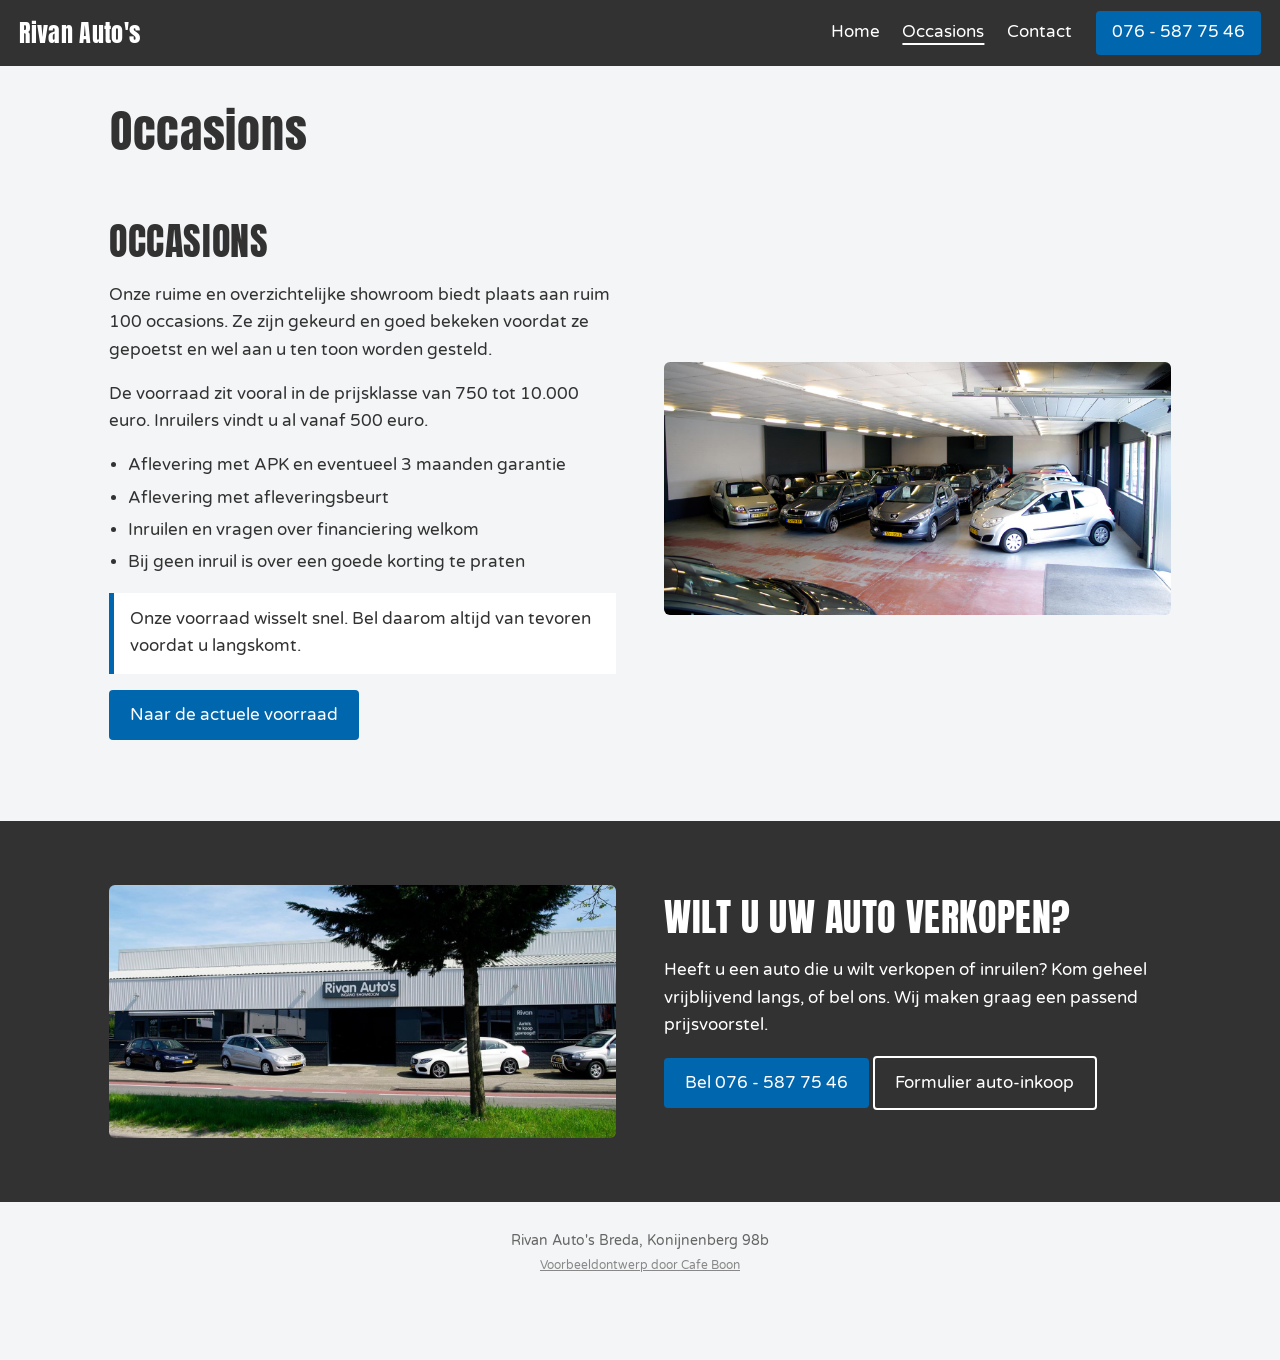
==== aanbod.html @ 78862bb4 "Website opgedeeld in meerdere pagina's" ====
<!doctype html>
<html lang="nl">
<head>
<meta charset="utf-8">
<meta name="viewport" content="width=device-width, initial-scale=1">
<meta name="robots" content="noindex">
<title>Occasions | Rivan Auto's Breda</title>
<meta name="description" content="Rivan Auto's aan de Konijnenberg 98b in Breda. Gemiddeld 100 jonge occasions en 25 inruilers in een overdekte showroom. Ma t/m za open.">
<meta property="og:title" content="Rivan Auto's Breda">
<meta property="og:description" content="Gemiddeld 100 jonge occasions en 25 inruilers in een overdekte showroom.">
<meta property="og:image" content="images/pand.jpg">
<link rel="icon" type="image/svg+xml" href="images/favicon.svg">
<link rel="preconnect" href="https://fonts.googleapis.com">
<link rel="preconnect" href="https://fonts.gstatic.com" crossorigin>
<link href="https://fonts.googleapis.com/css2?family=Anton&family=Varela+Round&display=swap" rel="stylesheet">
<link rel="stylesheet" href="style.css">
</head>
<body>
<header class="top">
<a class="logo" href="index.html">Rivan Auto's</a>
<nav><a href="index.html">Home</a><a aria-current="page" href="aanbod.html">Occasions</a><a href="contact.html">Contact</a></nav>
<a class="call" href="tel:+31765877546">076 - 587 75 46</a>
</header>
<div aria-label="Pagina's" class="sn-bar" role="navigation"><a class="sn-link" href="index.html">Home</a><a aria-current="page" class="sn-link" href="aanbod.html">Occasions</a><a class="sn-link" href="contact.html">Contact</a></div>
<div class="sn-head"><h1>Occasions</h1></div>
<section class="wrap split" id="occasions">
<div>
<h2>Occasions</h2>
<p>Onze ruime en overzichtelijke showroom biedt plaats aan ruim 100 occasions. Ze zijn gekeurd en goed bekeken voordat ze gepoetst en wel aan u ten toon worden gesteld.</p>
<p>De voorraad zit vooral in de prijsklasse van 750 tot 10.000 euro. Inruilers vindt u al vanaf 500 euro.</p>
<ul class="ticks">
<li>Aflevering met APK en eventueel 3 maanden garantie</li>
<li>Aflevering met afleveringsbeurt</li>
<li>Inruilen en vragen over financiering welkom</li>
<li>Bij geen inruil is over een goede korting te praten</li>
</ul>
<p class="warn">Onze voorraad wisselt snel. Bel daarom altijd van tevoren voordat u langskomt.</p>
<p><a class="btn" href="https://www.rivanautos.nl/occasions/">Naar de actuele voorraad</a></p>
</div>
<img alt="Overdekte showroom met occasions" src="images/showroom.jpg"/>
</section>
<section class="band" id="inkoop">
<div class="wrap split rev">
<img alt="Ingang showroom, Auto's te koop gevraagd" src="images/showroom2.jpg"/>
<div>
<h2>Wilt u uw auto verkopen?</h2>
<p>Heeft u een auto die u wilt verkopen of inruilen? Kom geheel vrijblijvend langs, of bel ons. Wij maken graag een passend prijsvoorstel.</p>
<p><a class="btn" href="tel:+31765877546">Bel 076 - 587 75 46</a> <a class="btn ghost" href="https://www.rivanautos.nl/auto-inkoop/">Formulier auto-inkoop</a></p>
</div>
</div>
</section>
<footer>
<p>Rivan Auto's Breda, Konijnenberg 98b</p>
<p class="credit"><a href="https://cafeboon.com">Voorbeeldontwerp door Cafe Boon</a></p>
</footer>
<a class="fab" href="tel:+31765877546">Bel</a>
<script>try{(function(){
  var h={1:[9,17],2:[9,18],3:[9,17],4:[9,18],5:[9,18],6:[9,17]};
  var n=new Date(),d=n.getDay(),m=n.getHours()+n.getMinutes()/60,el=document.getElementById('status');
  var r=document.querySelector('tr[data-d="'+d+'"]');if(r)r.className='today';
  if(h[d]&&m>=h[d][0]&&m<h[d][1]){el.textContent='Nu geopend tot '+h[d][1]+':00';el.className='tag yes'}else{el.textContent='Nu gesloten'}
})();}catch(e){}</script>
</body></html>
---- style.css ----
:root{--char:#323232;--blue:#0066ae;--bg:#f4f5f6;--line:#dcdfe2}
*{box-sizing:border-box}
body{margin:0;font-family:"Varela Round",sans-serif;color:var(--char);background:var(--bg);line-height:1.65;font-size:1.04rem}
h1,h2,.logo,.facts b{font-family:Anton,sans-serif;font-weight:400;letter-spacing:.015em;line-height:1.1}
h1{font-size:clamp(2rem,5.5vw,3.2rem);margin:.2em 0 .4em}
h2{font-size:clamp(1.8rem,4vw,2.4rem);margin:0 0 .5em;text-transform:uppercase}
a{color:var(--blue)}
.top{display:flex;align-items:center;gap:1.5rem;padding:.7rem 1.2rem;background:var(--char);position:sticky;top:0;z-index:5}
.logo{color:#fff;text-decoration:none;font-size:1.5rem}
.top nav{margin-left:auto;display:flex;gap:1.4rem}.top nav a{color:#fff;text-decoration:none}
.call{background:var(--blue);color:#fff;text-decoration:none;padding:.5rem 1rem;border-radius:4px;white-space:nowrap}
.hero{position:relative;height:78vh;min-height:460px;background:#8aa}
.hero>img{width:100%;height:100%;object-fit:cover;display:block;object-position:60% 50%}
.hero-card{position:absolute;left:max(1.2rem,calc((100vw - 1100px)/2));bottom:2.5rem;background:var(--char);color:#fff;padding:1.8rem 2rem;max-width:500px;border-left:6px solid var(--blue)}
.hero-card p{margin:0 0 1rem}
.tag{display:inline-block;background:#555;padding:.15rem .7rem;font-size:.85rem;border-radius:3px;margin:0 0 .5rem!important}.tag.yes{background:#2e7d32}
.actions{display:flex;gap:.7rem;flex-wrap:wrap}
.btn{display:inline-block;background:var(--blue);color:#fff;padding:.7rem 1.3rem;text-decoration:none;border-radius:4px}
.btn.ghost{background:transparent;border:2px solid currentColor}
.hero-card .btn.ghost{color:#fff}.band .btn.ghost{color:#fff}
.facts{display:grid;grid-template-columns:repeat(4,1fr);background:var(--blue);color:#fff;text-align:center}
.facts div{padding:1.6rem 1rem;border-right:1px solid rgba(255,255,255,.25)}.facts div:last-child{border:0}
.facts b{display:block;font-size:2.6rem;font-weight:400}.facts span{font-size:.95rem}
.wrap{max-width:1100px;margin:0 auto;padding:4rem 1.2rem}
.split{display:grid;grid-template-columns:1fr 1fr;gap:3rem;align-items:center}
.split img{width:100%;border-radius:6px;display:block}
.ticks{padding-left:1.2rem}.ticks li{margin:.3rem 0}
.warn{background:#fff;border-left:5px solid var(--blue);padding:.8rem 1rem}
.band{background:var(--char);color:#fff}
.two{display:grid;grid-template-columns:1fr 1fr;gap:3rem}
table{border-collapse:collapse;width:100%;max-width:380px}
th{text-align:left;font-weight:400}td{text-align:right}
th,td{padding:.5rem 0;border-bottom:1px solid var(--line)}
tr.today{color:var(--blue);font-weight:700}
.soc a{margin-right:1rem}.small{font-size:.88rem;color:#666}
footer{text-align:center;padding:1.5rem 1rem 5rem;font-size:.9rem;color:#666}
footer p{margin:.2rem}.credit{font-size:.78rem}.credit a{color:#888}
.fab{display:none}
@media(max-width:760px){
.top nav,.call{display:none}
.hero{height:auto;min-height:0}.hero>img{height:240px}.hero-card{position:static;max-width:none}
.facts{grid-template-columns:1fr 1fr}.facts div{border-bottom:1px solid rgba(255,255,255,.25)}
.split,.two{grid-template-columns:1fr;gap:2rem}.rev img{order:2}
.fab{display:block;position:fixed;right:1rem;bottom:1rem;background:var(--blue);color:#fff;text-decoration:none;padding:.9rem 1.5rem;border-radius:999px;box-shadow:0 4px 12px rgba(0,0,0,.3);z-index:9}}
/* sitenav:start */
.sn-bar{display:none;gap:6px;overflow-x:auto;white-space:nowrap;-webkit-overflow-scrolling:touch;padding:8px 12px;background:inherit;color:inherit;font:inherit;line-height:1.2;border-bottom:1px solid rgba(128,128,128,.35);box-sizing:border-box;max-width:100%}
.sn-bar a.sn-link{flex:0 0 auto;padding:9px 15px;border-radius:999px;color:inherit;text-decoration:none;font-size:15px;font-weight:600;letter-spacing:0;text-transform:none;margin:0}
.sn-bar a.sn-link[aria-current="page"]{background:rgba(128,128,128,.2);box-shadow:inset 0 -2px 0 currentColor}
@media(max-width:760px){.sn-bar{display:flex}}
nav a[aria-current="page"]:not(.cta):not(.btn):not(.call){text-decoration:underline;text-underline-offset:6px;text-decoration-thickness:2px}
.sn-head{max-width:1100px;margin:0 auto;padding:40px 20px 0;box-sizing:border-box}
.sn-head h1{margin:0;color:inherit;font-size:clamp(30px,5vw,46px);line-height:1.1}
.sn-cards{max-width:1100px;margin:0 auto;padding:40px 20px;display:grid;grid-template-columns:repeat(auto-fit,minmax(230px,1fr));gap:16px;box-sizing:border-box}
.sn-card{display:block;padding:20px 22px;border:1px solid rgba(128,128,128,.45);border-radius:10px;background:rgba(128,128,128,.07);color:inherit;text-decoration:none;min-width:0}
.sn-card strong{display:block;font-size:1.25em;margin:0 0 6px;color:inherit}
.sn-card span{display:block;opacity:.8;font-size:.95em;line-height:1.4}
.sn-card:hover,.sn-card:focus-visible{border-color:currentColor}
/* sitenav:end */
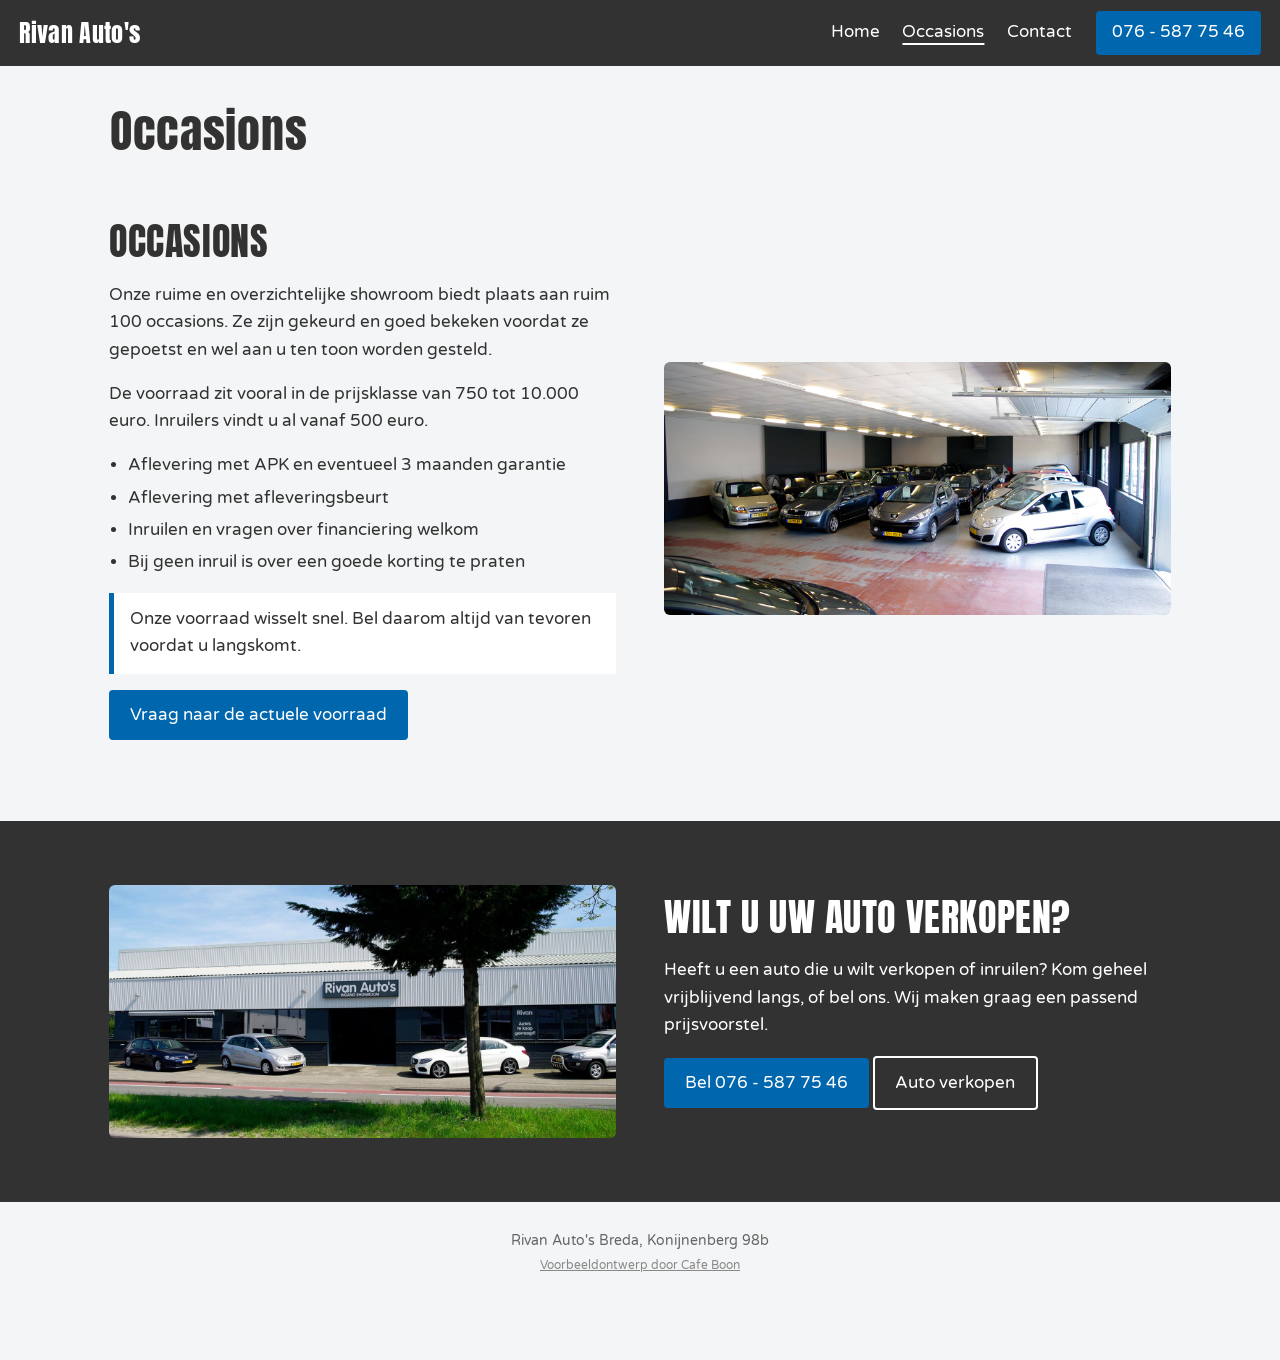
==== commit af3ed53b: "Links naar externe websites vervangen door eigen pagina's" ====
--- a/aanbod.html
+++ b/aanbod.html
@@ -35,7 +35,7 @@
 <li>Bij geen inruil is over een goede korting te praten</li>
 </ul>
 <p class="warn">Onze voorraad wisselt snel. Bel daarom altijd van tevoren voordat u langskomt.</p>
-<p><a class="btn" href="https://www.rivanautos.nl/occasions/">Naar de actuele voorraad</a></p>
+<p><a class="btn" href="contact.html">Vraag naar de actuele voorraad</a></p>
 </div>
 <img alt="Overdekte showroom met occasions" src="images/showroom.jpg"/>
 </section>
@@ -45,7 +45,7 @@
 <div>
 <h2>Wilt u uw auto verkopen?</h2>
 <p>Heeft u een auto die u wilt verkopen of inruilen? Kom geheel vrijblijvend langs, of bel ons. Wij maken graag een passend prijsvoorstel.</p>
-<p><a class="btn" href="tel:+31765877546">Bel 076 - 587 75 46</a> <a class="btn ghost" href="https://www.rivanautos.nl/auto-inkoop/">Formulier auto-inkoop</a></p>
+<p><a class="btn" href="tel:+31765877546">Bel 076 - 587 75 46</a> <a class="btn ghost" href="contact.html">Auto verkopen</a></p>
 </div>
 </div>
 </section>
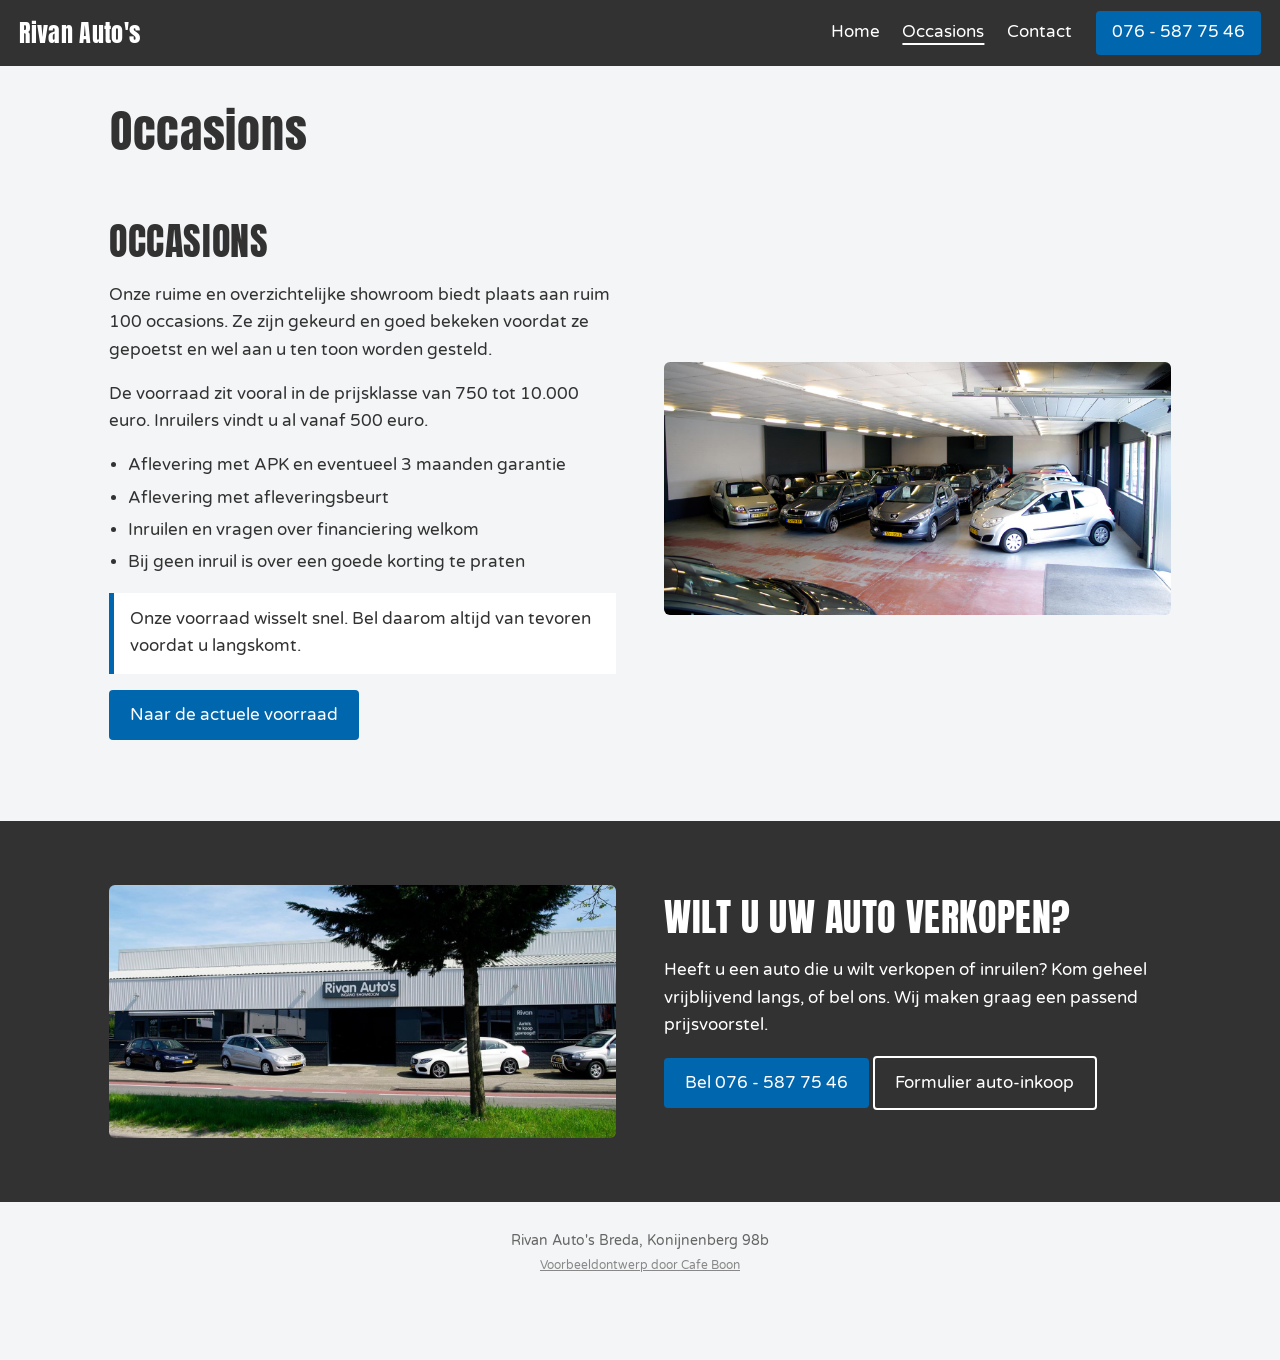
==== commit 21aca486: "Links naar externe websites verwijzen naar een eigen binnenkort pagina" ====
--- a/aanbod.html
+++ b/aanbod.html
@@ -35,7 +35,7 @@
 <li>Bij geen inruil is over een goede korting te praten</li>
 </ul>
 <p class="warn">Onze voorraad wisselt snel. Bel daarom altijd van tevoren voordat u langskomt.</p>
-<p><a class="btn" href="contact.html">Vraag naar de actuele voorraad</a></p>
+<p><a class="btn" href="binnenkort.html">Naar de actuele voorraad</a></p>
 </div>
 <img alt="Overdekte showroom met occasions" src="images/showroom.jpg"/>
 </section>
@@ -45,7 +45,7 @@
 <div>
 <h2>Wilt u uw auto verkopen?</h2>
 <p>Heeft u een auto die u wilt verkopen of inruilen? Kom geheel vrijblijvend langs, of bel ons. Wij maken graag een passend prijsvoorstel.</p>
-<p><a class="btn" href="tel:+31765877546">Bel 076 - 587 75 46</a> <a class="btn ghost" href="contact.html">Auto verkopen</a></p>
+<p><a class="btn" href="tel:+31765877546">Bel 076 - 587 75 46</a> <a class="btn ghost" href="binnenkort.html">Formulier auto-inkoop</a></p>
 </div>
 </div>
 </section>
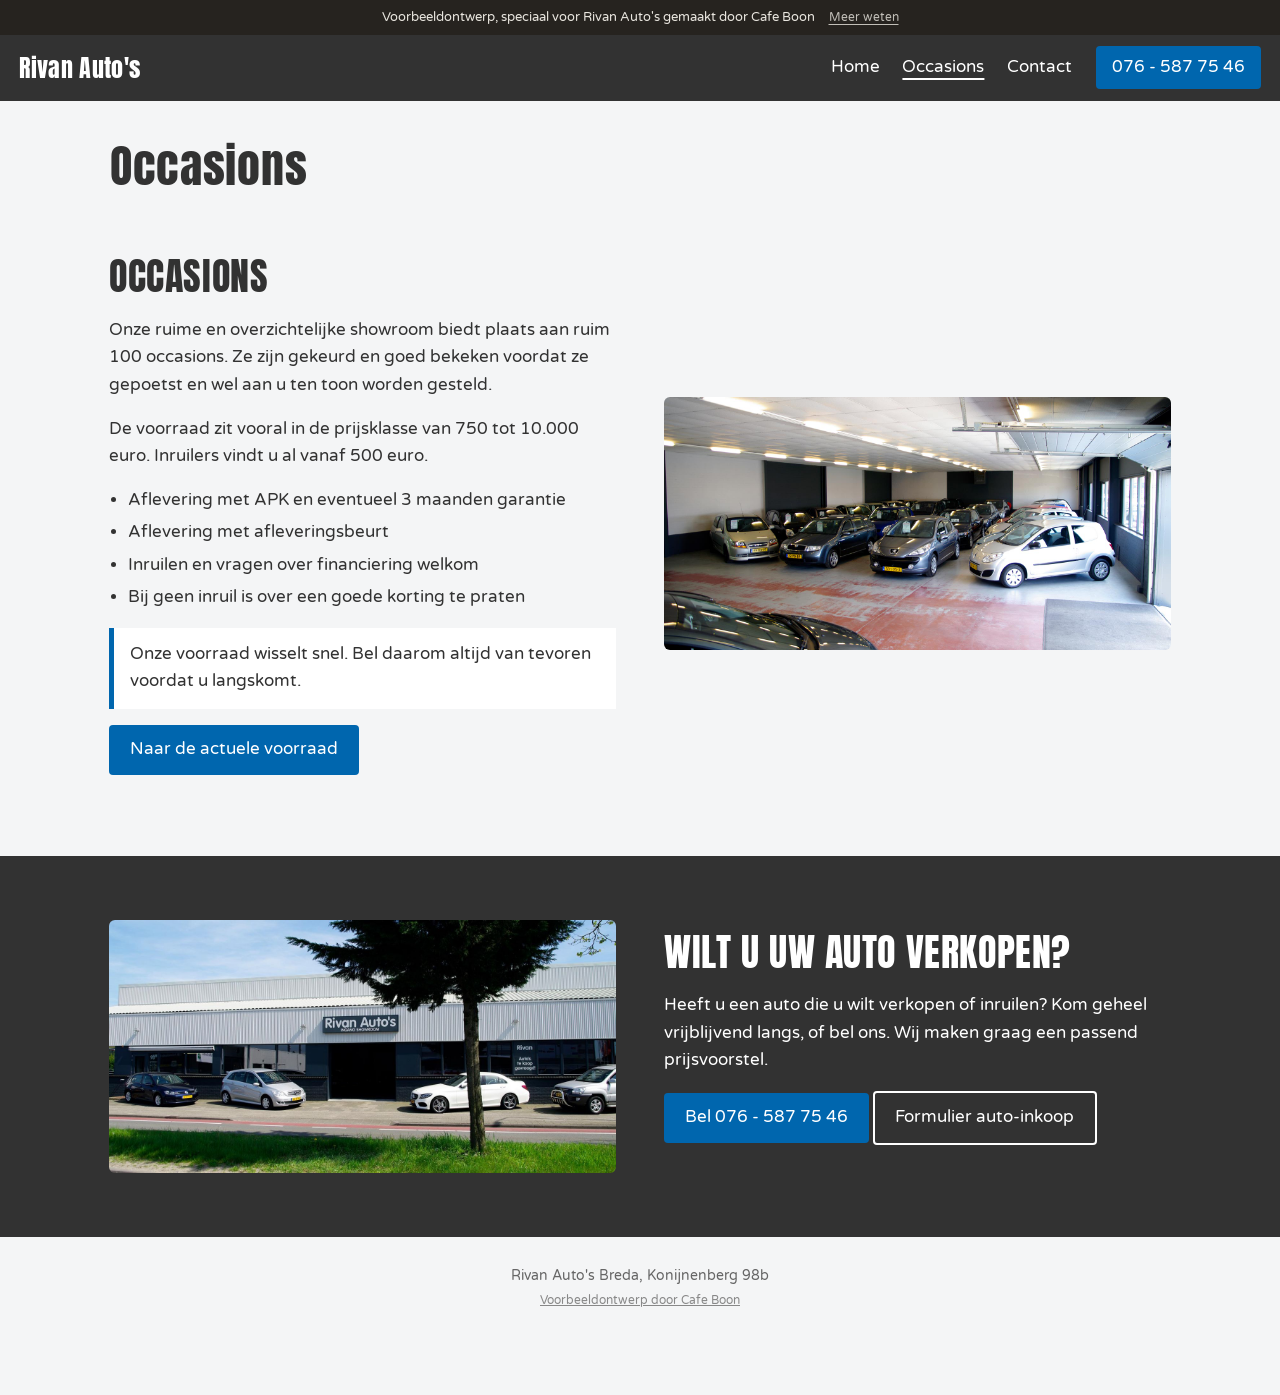
==== commit 6d7d316b: "Werkende formulieren voor afspraken en aanvragen" ====
--- a/aanbod.html
+++ b/aanbod.html
@@ -16,6 +16,7 @@
 <link rel="stylesheet" href="style.css">
 </head>
 <body>
+<div class="vb-banner" role="note"><span>Voorbeeldontwerp, speciaal voor Rivan Auto's gemaakt door Cafe Boon</span><a href="https://cafeboon.com">Meer weten</a></div>
 <header class="top">
 <a class="logo" href="index.html">Rivan Auto's</a>
 <nav><a href="index.html">Home</a><a aria-current="page" href="aanbod.html">Occasions</a><a href="contact.html">Contact</a></nav>
@@ -45,7 +46,7 @@
 <div>
 <h2>Wilt u uw auto verkopen?</h2>
 <p>Heeft u een auto die u wilt verkopen of inruilen? Kom geheel vrijblijvend langs, of bel ons. Wij maken graag een passend prijsvoorstel.</p>
-<p><a class="btn" href="tel:+31765877546">Bel 076 - 587 75 46</a> <a class="btn ghost" href="binnenkort.html">Formulier auto-inkoop</a></p>
+<p><a class="btn" href="tel:+31765877546">Bel 076 - 587 75 46</a> <a class="btn ghost" href="auto-inkoop.html">Formulier auto-inkoop</a></p>
 </div>
 </div>
 </section>
--- a/style.css
+++ b/style.css
@@ -56,3 +56,31 @@
 .sn-card span{display:block;opacity:.8;font-size:.95em;line-height:1.4}
 .sn-card:hover,.sn-card:focus-visible{border-color:currentColor}
 /* sitenav:end */
+/* voorbeeld-formulier:start */
+@layer sn{.sn-form button.btn{border:0;font:inherit;cursor:pointer;line-height:1.2}}
+.sn-formsec{padding:36px 0 72px}
+.sn-formwrap{max-width:1100px;margin:0 auto;padding:0 20px;box-sizing:border-box}
+.sn-formwrap>h2{margin:0 0 12px}
+.sn-formwrap>.sn-lead,.sn-formwrap>.sn-form,.sn-formwrap>.sn-done{max-width:720px}
+.sn-formwrap .sn-lead{margin:0 0 24px;opacity:.85}
+.sn-form{display:grid;grid-template-columns:1fr 1fr;gap:16px}
+.sn-field{display:flex;flex-direction:column;gap:6px;min-width:0;text-align:left}
+.sn-field.full{grid-column:1/-1}
+.sn-field label{font-size:14px;font-weight:600}
+.sn-field input,.sn-field select,.sn-field textarea{font:inherit;font-size:16px;line-height:1.4;color:inherit;background:rgba(128,128,128,.12);border:1px solid rgba(128,128,128,.55);border-radius:8px;padding:11px 12px;width:100%;box-sizing:border-box;min-width:0;max-width:100%;-webkit-appearance:none;appearance:none}
+.sn-field select{background-image:linear-gradient(45deg,transparent 50%,currentColor 50%),linear-gradient(135deg,currentColor 50%,transparent 50%);background-position:calc(100% - 20px) 50%,calc(100% - 15px) 50%;background-size:5px 5px;background-repeat:no-repeat;padding-right:38px}
+.sn-field select option{color:#111;background:#fff}
+.sn-field textarea{resize:vertical}
+.sn-field input:focus,.sn-field select:focus,.sn-field textarea:focus{outline:2px solid currentColor;outline-offset:1px}
+.sn-done{padding:28px;border:1px solid rgba(128,128,128,.55);border-radius:12px;background:rgba(128,128,128,.1)}
+.sn-done h2{margin:0 0 10px}
+.sn-done p{margin:0}
+.sn-done a{text-decoration:underline;text-underline-offset:3px;font-weight:600}
+.sn-formlink{padding:0 0 56px}
+@media(max-width:640px){.sn-form{grid-template-columns:1fr}.sn-formsec{padding:24px 0 56px}}
+/* voorbeeld-formulier:end */
+/* voorbeeldbanner:start */
+.vb-banner{display:flex;flex-wrap:wrap;justify-content:center;align-items:baseline;gap:2px 14px;padding:8px 16px;background:#26231f;color:#e9e6df;font-size:13px;line-height:1.45;letter-spacing:0;text-transform:none;font-weight:400;text-align:center;position:relative;z-index:1000}
+.vb-banner a{color:inherit;opacity:.8;text-decoration:underline;text-underline-offset:3px;font-size:12px;font-weight:400;white-space:nowrap;letter-spacing:0;text-transform:none}
+.vb-banner a:hover{opacity:1}
+/* voorbeeldbanner:end */
